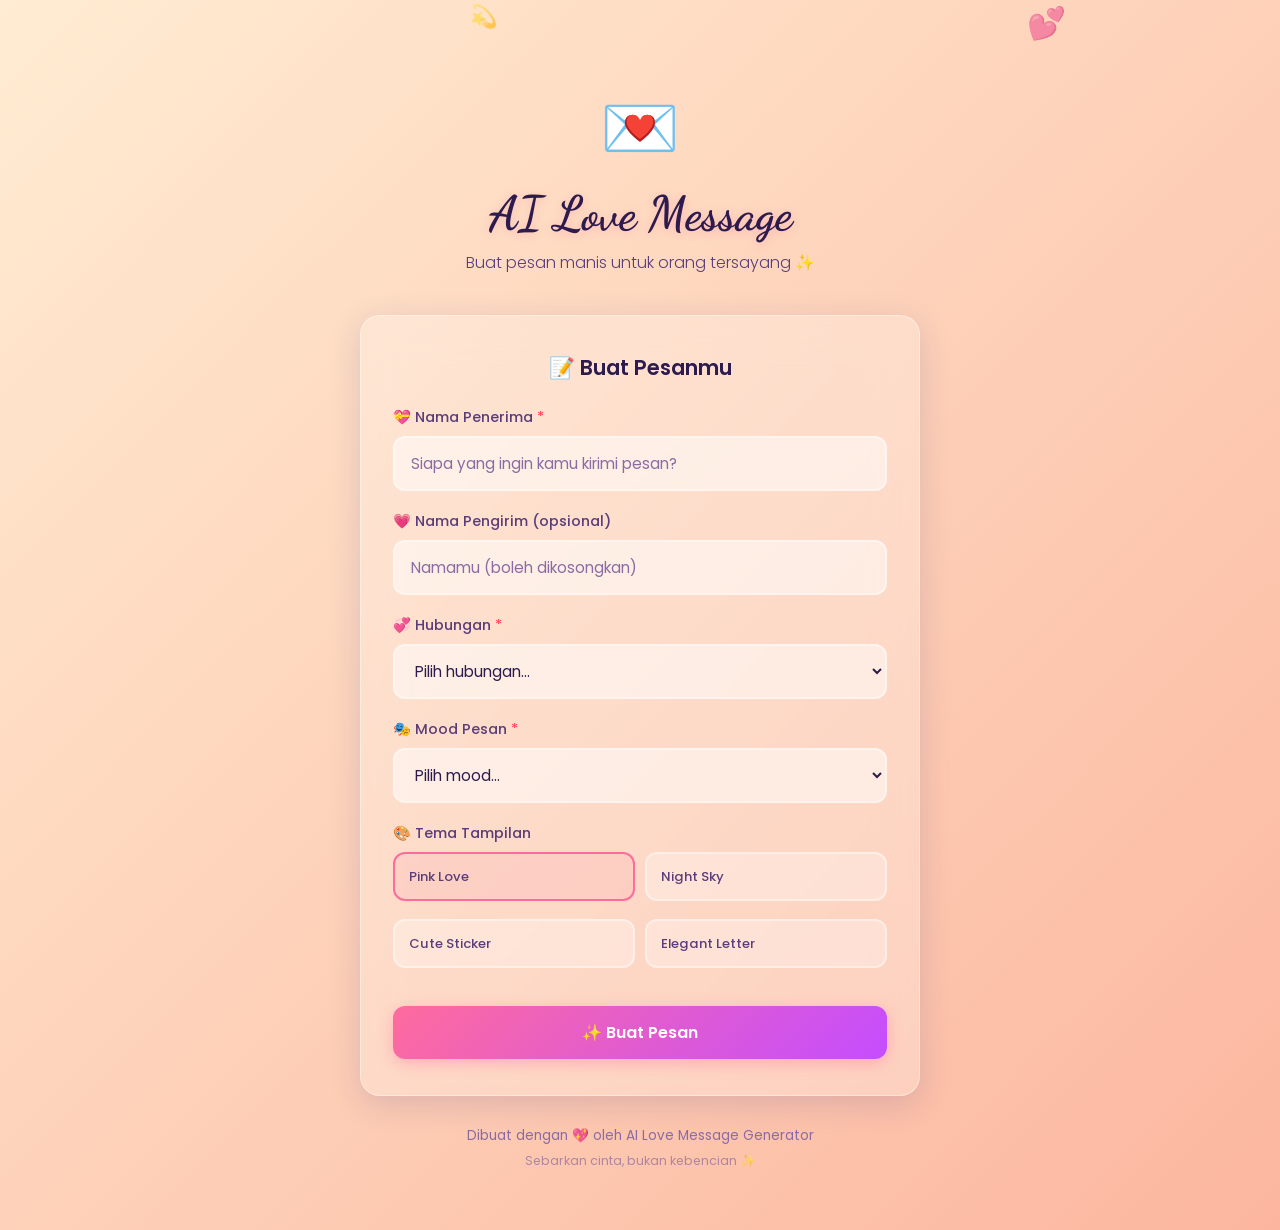
==== ai-love-message/index.html @ 6e04da69 "feat: add AI Love Message Generator - Romantic website to generate sweet messages using Gemini AI - " ====
<!DOCTYPE html>
<html lang="id">
<head>
    <meta charset="UTF-8">
    <meta name="viewport" content="width=device-width, initial-scale=1.0">
    <title>AI Love Message Generator 💌</title>
    <link rel="stylesheet" href="styles.css">
    <link rel="preconnect" href="https://fonts.googleapis.com">
    <link rel="preconnect" href="https://fonts.gstatic.com" crossorigin>
    <link href="https://fonts.googleapis.com/css2?family=Poppins:wght@300;400;500;600;700&family=Dancing+Script:wght@500;700&display=swap" rel="stylesheet">
    <meta name="description" content="Buat pesan romantis, lucu, dan manis untuk orang tersayang dengan bantuan AI. Bagikan cinta lewat kata-kata indah.">
    <meta property="og:title" content="AI Love Message Generator 💌">
    <meta property="og:description" content="Ada pesan spesial untukmu dari seseorang yang sayang kamu 💕">
    <meta property="og:type" content="website">
</head>
<body>
    <!-- Floating Hearts Animation -->
    <div class="floating-elements" id="floatingElements"></div>

    <!-- Main Container -->
    <div class="container">
        <!-- Header -->
        <header class="header">
            <div class="logo">💌</div>
            <h1 class="title">AI Love Message</h1>
            <p class="subtitle">Buat pesan manis untuk orang tersayang ✨</p>
        </header>

        <!-- Form Section -->
        <section class="form-section" id="formSection">
            <div class="card glass-card">
                <h2 class="card-title">📝 Buat Pesanmu</h2>
                <form id="messageForm" novalidate>
                    <!-- Nama Penerima -->
                    <div class="form-group">
                        <label for="recipientName">💝 Nama Penerima <span class="required">*</span></label>
                        <input type="text" id="recipientName" name="recipientName" placeholder="Siapa yang ingin kamu kirimi pesan?" maxlength="50" required>
                        <span class="error-msg" id="errorRecipient">Nama penerima wajib diisi ya 💕</span>
                    </div>

                    <!-- Nama Pengirim -->
                    <div class="form-group">
                        <label for="senderName">💗 Nama Pengirim (opsional)</label>
                        <input type="text" id="senderName" name="senderName" placeholder="Namamu (boleh dikosongkan)" maxlength="50">
                    </div>

                    <!-- Hubungan -->
                    <div class="form-group">
                        <label for="relationship">💞 Hubungan <span class="required">*</span></label>
                        <select id="relationship" name="relationship" required>
                            <option value="">Pilih hubungan...</option>
                            <option value="Pasangan">💑 Pasangan</option>
                            <option value="Sahabat">👯 Sahabat</option>
                            <option value="Crush">😍 Crush</option>
                            <option value="Keluarga">👨‍👩‍👧 Keluarga</option>
                            <option value="Teman Dekat">🤝 Teman Dekat</option>
                        </select>
                        <span class="error-msg" id="errorRelationship">Pilih hubungan dulu ya 💫</span>
                    </div>

                    <!-- Mood Pesan -->
                    <div class="form-group">
                        <label for="mood">🎭 Mood Pesan <span class="required">*</span></label>
                        <select id="mood" name="mood" required>
                            <option value="">Pilih mood...</option>
                            <option value="Romantis">🥰 Romantis</option>
                            <option value="Lucu">😂 Lucu</option>
                            <option value="Bucin">🥺 Bucin</option>
                            <option value="Minta Maaf">🙏 Minta Maaf</option>
                            <option value="Semangat">💪 Semangat</option>
                            <option value="Ulang Tahun">🎂 Ulang Tahun</option>
                            <option value="Kangen">💭 Kangen</option>
                        </select>
                        <span class="error-msg" id="errorMood">Pilih mood pesan dulu ya ✨</span>
                    </div>

                    <!-- Tema Tampilan -->
                    <div class="form-group">
                        <label for="theme">🎨 Tema Tampilan</label>
                        <div class="theme-options">
                            <label class="theme-option active" data-theme="Pink Love">
                                <input type="radio" name="theme" value="Pink Love" checked>
                                <span class="theme-preview pink-love"></span>
                                <span class="theme-name">Pink Love</span>
                            </label>
                            <label class="theme-option" data-theme="Night Sky">
                                <input type="radio" name="theme" value="Night Sky">
                                <span class="theme-preview night-sky"></span>
                                <span class="theme-name">Night Sky</span>
                            </label>
                            <label class="theme-option" data-theme="Cute Sticker">
                                <input type="radio" name="theme" value="Cute Sticker">
                                <span class="theme-preview cute-sticker"></span>
                                <span class="theme-name">Cute Sticker</span>
                            </label>
                            <label class="theme-option" data-theme="Elegant Letter">
                                <input type="radio" name="theme" value="Elegant Letter">
                                <span class="theme-preview elegant-letter"></span>
                                <span class="theme-name">Elegant Letter</span>
                            </label>
                        </div>
                    </div>

                    <!-- Submit Button -->
                    <button type="submit" class="btn btn-primary btn-generate" id="btnGenerate">
                        <span class="btn-text">✨ Buat Pesan</span>
                        <span class="btn-loading" style="display:none;">
                            <span class="spinner"></span> Membuat pesan...
                        </span>
                    </button>
                </form>
            </div>
        </section>

        <!-- Loading Section -->
        <section class="loading-section" id="loadingSection" style="display:none;">
            <div class="card glass-card loading-card">
                <div class="loading-animation">
                    <div class="heart-beat">💝</div>
                    <p class="loading-text">Sedang merangkai kata-kata indah untukmu...</p>
                    <div class="loading-dots">
                        <span></span><span></span><span></span>
                    </div>
                </div>
            </div>
        </section>

        <!-- Result Section -->
        <section class="result-section" id="resultSection" style="display:none;">
            <div class="card glass-card result-card" id="resultCard">
                <div class="result-decoration">
                    <span class="deco-left">✨</span>
                    <span class="deco-right">✨</span>
                </div>
                <h2 class="result-title" id="resultTitle">Untuk Kamu</h2>
                <p class="result-opening" id="resultOpening">Opening text...</p>
                <div class="result-message" id="resultMessage">
                    <p>Main message...</p>
                </div>
                <p class="result-closing" id="resultClosing">Closing text...</p>
                <button class="btn btn-surprise" id="btnSurprise">💝 Buka Kejutan</button>
                <div class="surprise-content" id="surpriseContent" style="display:none;">
                    <div class="surprise-emoji">🎉💕🥰💖✨</div>
                    <p class="surprise-text">Kamu orang paling spesial di hidupku! 💗</p>
                </div>
            </div>

            <!-- Action Buttons -->
            <div class="action-buttons">
                <button class="btn btn-action" id="btnCopy" title="Salin Pesan">
                    📋 Salin
                </button>
                <button class="btn btn-action" id="btnLink" title="Buat Link">
                    🔗 Buat Link
                </button>
                <button class="btn btn-action" id="btnWhatsApp" title="Bagikan WhatsApp">
                    💬 WhatsApp
                </button>
                <button class="btn btn-action btn-reset" id="btnReset" title="Buat Baru">
                    🔄 Buat Baru
                </button>
            </div>

            <!-- Link Share Info -->
            <div class="link-info" id="linkInfo" style="display:none;">
                <p>🔗 Link berhasil dibuat!</p>
                <input type="text" id="shareLink" readonly>
                <button class="btn btn-small" id="btnCopyLink">Salin Link</button>
            </div>
        </section>

        <!-- Footer -->
        <footer class="footer">
            <p>Dibuat dengan 💖 oleh AI Love Message Generator</p>
            <p class="footer-note">Sebarkan cinta, bukan kebencian ✨</p>
        </footer>
    </div>

    <!-- Toast Notification -->
    <div class="toast" id="toast">
        <span id="toastMessage">Pesan berhasil disalin!</span>
    </div>

    <script src="script.js"></script>
</body>
</html>
---- ai-love-message/styles.css ----
/* ============================================
   AI Love Message Generator - Styles
   Romantic, modern, glassmorphism design
   ============================================ */

/* === CSS Variables / Theme === */
:root {
    --primary: #ff6b9d;
    --primary-dark: #e84580;
    --secondary: #c44dff;
    --accent: #ff9a9e;
    --bg-start: #ffecd2;
    --bg-end: #fcb69f;
    --card-bg: rgba(255, 255, 255, 0.25);
    --card-border: rgba(255, 255, 255, 0.4);
    --text-dark: #2d1b4e;
    --text-medium: #5a3d7a;
    --text-light: #8b6ba3;
    --error: #ff4757;
    --success: #2ed573;
    --white: #ffffff;
    --shadow: 0 8px 32px rgba(31, 38, 135, 0.15);
    --shadow-hover: 0 12px 40px rgba(31, 38, 135, 0.25);
    --radius: 20px;
    --radius-sm: 12px;
    --transition: all 0.3s cubic-bezier(0.4, 0, 0.2, 1);
}

/* Night Sky Theme */
body.theme-night-sky {
    --bg-start: #0f0c29;
    --bg-end: #302b63;
    --card-bg: rgba(255, 255, 255, 0.08);
    --card-border: rgba(255, 255, 255, 0.15);
    --text-dark: #ffffff;
    --text-medium: #e0d6ff;
    --text-light: #b8a9d4;
    --primary: #a78bfa;
    --primary-dark: #7c3aed;
}

/* Cute Sticker Theme */
body.theme-cute-sticker {
    --bg-start: #fff1eb;
    --bg-end: #ace0f9;
    --primary: #ff6f91;
    --primary-dark: #ff3d71;
    --card-bg: rgba(255, 255, 255, 0.6);
    --card-border: rgba(255, 111, 145, 0.3);
}

/* Elegant Letter Theme */
body.theme-elegant-letter {
    --bg-start: #f5f0e8;
    --bg-end: #e8ddd0;
    --primary: #8b6914;
    --primary-dark: #6b4f0e;
    --secondary: #a0845c;
    --card-bg: rgba(255, 252, 245, 0.7);
    --card-border: rgba(139, 105, 20, 0.2);
    --text-dark: #3d2e0a;
    --text-medium: #5c4a1f;
    --text-light: #8b7340;
}

/* === Reset & Base === */
* {
    margin: 0;
    padding: 0;
    box-sizing: border-box;
}

html {
    scroll-behavior: smooth;
}

body {
    font-family: 'Poppins', sans-serif;
    background: linear-gradient(135deg, var(--bg-start), var(--bg-end));
    min-height: 100vh;
    color: var(--text-dark);
    overflow-x: hidden;
    position: relative;
}

/* === Floating Elements (Hearts, Stars, Sparkles) === */
.floating-elements {
    position: fixed;
    top: 0;
    left: 0;
    width: 100%;
    height: 100%;
    pointer-events: none;
    z-index: 0;
    overflow: hidden;
}

.float-item {
    position: absolute;
    animation: floatUp linear infinite;
    opacity: 0.6;
    font-size: 1.5rem;
}

@keyframes floatUp {
    0% {
        transform: translateY(100vh) rotate(0deg) scale(0.5);
        opacity: 0;
    }
    10% {
        opacity: 0.6;
    }
    90% {
        opacity: 0.4;
    }
    100% {
        transform: translateY(-10vh) rotate(360deg) scale(1);
        opacity: 0;
    }
}

/* === Container === */
.container {
    max-width: 600px;
    margin: 0 auto;
    padding: 20px 16px;
    position: relative;
    z-index: 1;
}

/* === Header === */
.header {
    text-align: center;
    padding: 40px 0 30px;
    animation: fadeInDown 0.8s ease;
}

.logo {
    font-size: 4rem;
    margin-bottom: 10px;
    animation: pulse 2s ease-in-out infinite;
}

.title {
    font-family: 'Dancing Script', cursive;
    font-size: 2.5rem;
    font-weight: 700;
    color: var(--text-dark);
    margin-bottom: 8px;
    text-shadow: 0 2px 10px rgba(255, 107, 157, 0.3);
}

.subtitle {
    font-size: 1rem;
    color: var(--text-medium);
    font-weight: 300;
}

/* === Glass Card === */
.glass-card {
    background: var(--card-bg);
    backdrop-filter: blur(20px);
    -webkit-backdrop-filter: blur(20px);
    border: 1px solid var(--card-border);
    border-radius: var(--radius);
    padding: 30px 24px;
    box-shadow: var(--shadow);
    transition: var(--transition);
}

.glass-card:hover {
    box-shadow: var(--shadow-hover);
}

.card-title {
    text-align: center;
    font-size: 1.3rem;
    font-weight: 600;
    color: var(--text-dark);
    margin-bottom: 24px;
}

/* === Form Styles === */
.form-group {
    margin-bottom: 20px;
}

.form-group label {
    display: block;
    font-size: 0.9rem;
    font-weight: 500;
    color: var(--text-medium);
    margin-bottom: 8px;
}

.required {
    color: var(--error);
}

.form-group input,
.form-group select {
    width: 100%;
    padding: 14px 16px;
    border: 2px solid var(--card-border);
    border-radius: var(--radius-sm);
    background: rgba(255, 255, 255, 0.5);
    font-family: 'Poppins', sans-serif;
    font-size: 0.95rem;
    color: var(--text-dark);
    transition: var(--transition);
    outline: none;
}

.form-group input:focus,
.form-group select:focus {
    border-color: var(--primary);
    box-shadow: 0 0 0 3px rgba(255, 107, 157, 0.15);
    background: rgba(255, 255, 255, 0.7);
}

.form-group input::placeholder {
    color: var(--text-light);
}

.form-group input.error,
.form-group select.error {
    border-color: var(--error);
    box-shadow: 0 0 0 3px rgba(255, 71, 87, 0.1);
}

.error-msg {
    display: none;
    font-size: 0.8rem;
    color: var(--error);
    margin-top: 6px;
    animation: shake 0.4s ease;
}

.error-msg.show {
    display: block;
}

/* === Theme Options === */
.theme-options {
    display: grid;
    grid-template-columns: repeat(2, 1fr);
    gap: 10px;
}

.theme-option {
    display: flex;
    align-items: center;
    gap: 8px;
    padding: 12px 14px;
    border: 2px solid var(--card-border);
    border-radius: var(--radius-sm);
    cursor: pointer;
    transition: var(--transition);
    background: rgba(255, 255, 255, 0.3);
}

.theme-option:hover {
    border-color: var(--primary);
    background: rgba(255, 255, 255, 0.5);
}

.theme-option.active {
    border-color: var(--primary);
    background: rgba(255, 107, 157, 0.1);
}

.theme-option input {
    display: none;
}

.theme-preview {
    width: 24px;
    height: 24px;
    border-radius: 50%;
    flex-shrink: 0;
}

.theme-preview.pink-love {
    background: linear-gradient(135deg, #ff9a9e, #fecfef);
}

.theme-preview.night-sky {
    background: linear-gradient(135deg, #0f0c29, #302b63);
}

.theme-preview.cute-sticker {
    background: linear-gradient(135deg, #fff1eb, #ace0f9);
}

.theme-preview.elegant-letter {
    background: linear-gradient(135deg, #f5f0e8, #d4a574);
}

.theme-name {
    font-size: 0.82rem;
    font-weight: 500;
    color: var(--text-medium);
}

/* === Buttons === */
.btn {
    display: inline-flex;
    align-items: center;
    justify-content: center;
    gap: 8px;
    padding: 14px 28px;
    border: none;
    border-radius: var(--radius-sm);
    font-family: 'Poppins', sans-serif;
    font-size: 1rem;
    font-weight: 600;
    cursor: pointer;
    transition: var(--transition);
    text-decoration: none;
}

.btn-primary {
    width: 100%;
    background: linear-gradient(135deg, var(--primary), var(--secondary));
    color: var(--white);
    box-shadow: 0 4px 15px rgba(255, 107, 157, 0.4);
    margin-top: 10px;
}

.btn-primary:hover {
    transform: translateY(-2px);
    box-shadow: 0 6px 20px rgba(255, 107, 157, 0.5);
}

.btn-primary:active {
    transform: translateY(0);
}

.btn-primary:disabled {
    opacity: 0.7;
    cursor: not-allowed;
    transform: none;
}

/* Spinner */
.spinner {
    display: inline-block;
    width: 18px;
    height: 18px;
    border: 3px solid rgba(255, 255, 255, 0.3);
    border-top-color: var(--white);
    border-radius: 50%;
    animation: spin 0.8s linear infinite;
}

@keyframes spin {
    to { transform: rotate(360deg); }
}

/* === Loading Section === */
.loading-card {
    text-align: center;
    padding: 50px 30px;
}

.heart-beat {
    font-size: 4rem;
    animation: heartbeat 1.2s ease-in-out infinite;
}

@keyframes heartbeat {
    0%, 100% { transform: scale(1); }
    25% { transform: scale(1.1); }
    50% { transform: scale(1); }
    75% { transform: scale(1.05); }
}

.loading-text {
    margin-top: 20px;
    font-size: 1rem;
    color: var(--text-medium);
    font-weight: 400;
}

.loading-dots {
    display: flex;
    justify-content: center;
    gap: 6px;
    margin-top: 16px;
}

.loading-dots span {
    width: 10px;
    height: 10px;
    border-radius: 50%;
    background: var(--primary);
    animation: bounce 1.4s ease-in-out infinite;
}

.loading-dots span:nth-child(2) { animation-delay: 0.2s; }
.loading-dots span:nth-child(3) { animation-delay: 0.4s; }

@keyframes bounce {
    0%, 80%, 100% { transform: scale(0.6); opacity: 0.4; }
    40% { transform: scale(1); opacity: 1; }
}

/* === Result Section === */
.result-section {
    animation: fadeInUp 0.6s ease;
}

.result-card {
    text-align: center;
    position: relative;
    overflow: hidden;
    padding: 40px 28px;
}

.result-decoration {
    position: absolute;
    top: 0;
    left: 0;
    right: 0;
    display: flex;
    justify-content: space-between;
    padding: 15px 20px;
    font-size: 1.5rem;
    opacity: 0.6;
}

.result-title {
    font-family: 'Dancing Script', cursive;
    font-size: 2rem;
    font-weight: 700;
    color: var(--primary);
    margin-bottom: 16px;
}

.result-opening {
    font-size: 0.95rem;
    color: var(--text-light);
    margin-bottom: 20px;
    font-style: italic;
}

.result-message {
    background: rgba(255, 255, 255, 0.3);
    border-radius: var(--radius-sm);
    padding: 24px 20px;
    margin-bottom: 20px;
    border-left: 4px solid var(--primary);
}

.result-message p {
    font-size: 1.05rem;
    line-height: 1.7;
    color: var(--text-dark);
    font-weight: 400;
}

.result-closing {
    font-size: 0.9rem;
    color: var(--text-medium);
    margin-bottom: 24px;
    font-weight: 500;
}

/* Surprise Button */
.btn-surprise {
    background: linear-gradient(135deg, var(--accent), var(--primary));
    color: var(--white);
    padding: 12px 24px;
    box-shadow: 0 4px 15px rgba(255, 107, 157, 0.3);
    animation: pulse 2s ease-in-out infinite;
}

.btn-surprise:hover {
    transform: scale(1.05);
}

.surprise-content {
    margin-top: 20px;
    padding: 20px;
    background: rgba(255, 255, 255, 0.3);
    border-radius: var(--radius-sm);
    animation: fadeInUp 0.5s ease;
}

.surprise-emoji {
    font-size: 2rem;
    margin-bottom: 10px;
    animation: wiggle 1s ease-in-out infinite;
}

.surprise-text {
    font-size: 0.95rem;
    color: var(--text-medium);
    font-weight: 500;
}

/* === Action Buttons === */
.action-buttons {
    display: grid;
    grid-template-columns: repeat(2, 1fr);
    gap: 10px;
    margin-top: 20px;
}

.btn-action {
    background: var(--card-bg);
    backdrop-filter: blur(10px);
    border: 1px solid var(--card-border);
    color: var(--text-dark);
    padding: 12px 16px;
    font-size: 0.85rem;
    border-radius: var(--radius-sm);
}

.btn-action:hover {
    background: rgba(255, 255, 255, 0.5);
    transform: translateY(-2px);
    box-shadow: var(--shadow);
}

.btn-reset {
    background: rgba(255, 71, 87, 0.1);
    border-color: rgba(255, 71, 87, 0.3);
    color: var(--error);
}

.btn-reset:hover {
    background: rgba(255, 71, 87, 0.2);
}

/* === Link Info === */
.link-info {
    margin-top: 16px;
    padding: 16px;
    background: rgba(46, 213, 115, 0.1);
    border: 1px solid rgba(46, 213, 115, 0.3);
    border-radius: var(--radius-sm);
    text-align: center;
    animation: fadeInUp 0.4s ease;
}

.link-info p {
    font-size: 0.85rem;
    color: var(--success);
    font-weight: 500;
    margin-bottom: 10px;
}

.link-info input {
    width: 100%;
    padding: 10px 12px;
    border: 1px solid var(--card-border);
    border-radius: 8px;
    font-size: 0.8rem;
    background: rgba(255, 255, 255, 0.5);
    color: var(--text-dark);
    margin-bottom: 10px;
}

.btn-small {
    padding: 8px 16px;
    font-size: 0.8rem;
    background: var(--success);
    color: var(--white);
    border-radius: 8px;
}

.btn-small:hover {
    opacity: 0.9;
    transform: translateY(-1px);
}

/* === Toast Notification === */
.toast {
    position: fixed;
    bottom: 30px;
    left: 50%;
    transform: translateX(-50%) translateY(100px);
    background: var(--text-dark);
    color: var(--white);
    padding: 14px 24px;
    border-radius: 30px;
    font-size: 0.9rem;
    font-weight: 500;
    box-shadow: 0 4px 20px rgba(0, 0, 0, 0.3);
    z-index: 1000;
    opacity: 0;
    transition: all 0.4s cubic-bezier(0.68, -0.55, 0.265, 1.55);
    pointer-events: none;
}

.toast.show {
    opacity: 1;
    transform: translateX(-50%) translateY(0);
}

/* === Footer === */
.footer {
    text-align: center;
    padding: 30px 0;
    color: var(--text-light);
    font-size: 0.85rem;
}

.footer-note {
    margin-top: 6px;
    font-size: 0.78rem;
    opacity: 0.7;
}

/* === Animations === */
@keyframes fadeInDown {
    from {
        opacity: 0;
        transform: translateY(-20px);
    }
    to {
        opacity: 1;
        transform: translateY(0);
    }
}

@keyframes fadeInUp {
    from {
        opacity: 0;
        transform: translateY(20px);
    }
    to {
        opacity: 1;
        transform: translateY(0);
    }
}

@keyframes pulse {
    0%, 100% { transform: scale(1); }
    50% { transform: scale(1.05); }
}

@keyframes shake {
    0%, 100% { transform: translateX(0); }
    25% { transform: translateX(-5px); }
    75% { transform: translateX(5px); }
}

@keyframes wiggle {
    0%, 100% { transform: rotate(0deg); }
    25% { transform: rotate(-5deg); }
    75% { transform: rotate(5deg); }
}

/* === Responsive Design === */
@media (max-width: 480px) {
    .container {
        padding: 12px 12px;
    }

    .header {
        padding: 30px 0 20px;
    }

    .logo {
        font-size: 3rem;
    }

    .title {
        font-size: 2rem;
    }

    .glass-card {
        padding: 24px 18px;
    }

    .theme-options {
        grid-template-columns: 1fr 1fr;
        gap: 8px;
    }

    .theme-option {
        padding: 10px 10px;
    }

    .theme-name {
        font-size: 0.75rem;
    }

    .action-buttons {
        grid-template-columns: repeat(2, 1fr);
        gap: 8px;
    }

    .btn-action {
        font-size: 0.8rem;
        padding: 10px 12px;
    }

    .result-title {
        font-size: 1.7rem;
    }

    .result-message {
        padding: 18px 14px;
    }

    .result-message p {
        font-size: 0.95rem;
    }
}

@media (min-width: 768px) {
    .container {
        padding: 30px 20px;
    }

    .header {
        padding: 50px 0 40px;
    }

    .title {
        font-size: 3rem;
    }

    .glass-card {
        padding: 36px 32px;
    }

    .action-buttons {
        grid-template-columns: repeat(4, 1fr);
    }
}

/* === Smooth scroll for share view === */
.view-mode .form-section {
    display: none;
}

.view-mode .header .subtitle {
    display: none;
}

/* === Accessibility === */
@media (prefers-reduced-motion: reduce) {
    *, *::before, *::after {
        animation-duration: 0.01ms !important;
        animation-iteration-count: 1 !important;
        transition-duration: 0.01ms !important;
    }

    .float-item {
        display: none;
    }
}

/* === Selection Color === */
::selection {
    background: rgba(255, 107, 157, 0.3);
    color: var(--text-dark);
}
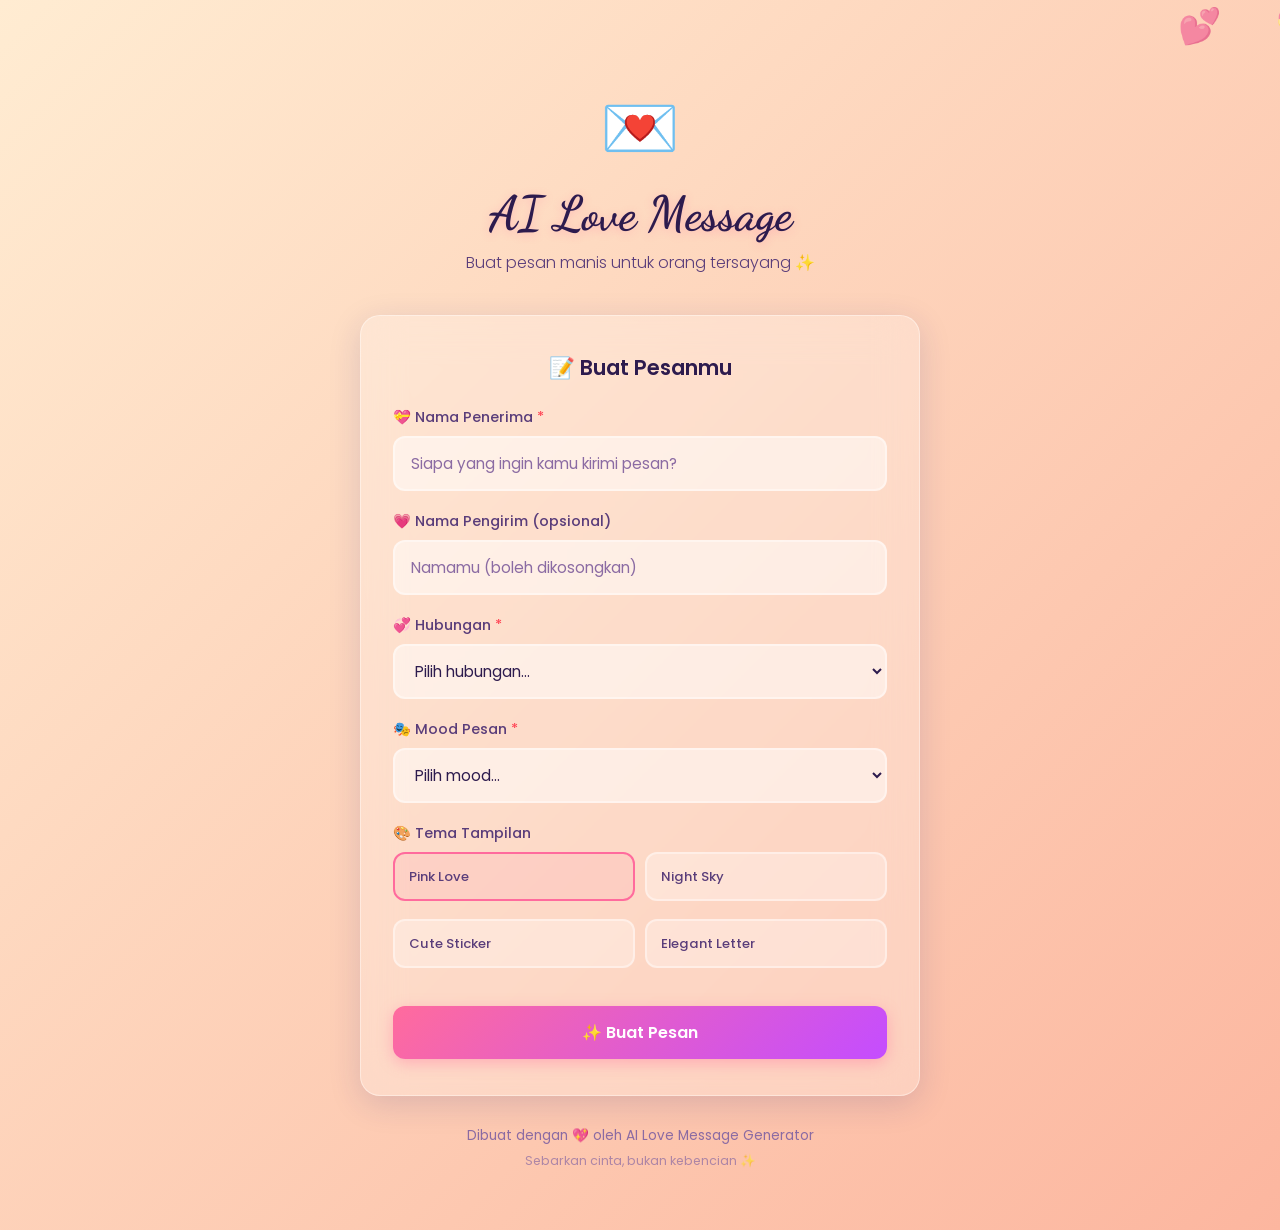
==== commit a9e35887: "feat: AI Love Message Generator (GitHub Pages ready) - Romantic website with Gemini AI integration -" ====
--- a/ai-love-message/index.html
+++ b/ai-love-message/index.html
@@ -76,7 +76,7 @@
 
                     <!-- Tema Tampilan -->
                     <div class="form-group">
-                        <label for="theme">🎨 Tema Tampilan</label>
+                        <label>🎨 Tema Tampilan</label>
                         <div class="theme-options">
                             <label class="theme-option active" data-theme="Pink Love">
                                 <input type="radio" name="theme" value="Pink Love" checked>
@@ -102,7 +102,7 @@
                     </div>
 
                     <!-- Submit Button -->
-                    <button type="submit" class="btn btn-primary btn-generate" id="btnGenerate">
+                    <button type="submit" class="btn btn-primary" id="btnGenerate">
                         <span class="btn-text">✨ Buat Pesan</span>
                         <span class="btn-loading" style="display:none;">
                             <span class="spinner"></span> Membuat pesan...
@@ -129,8 +129,8 @@
         <section class="result-section" id="resultSection" style="display:none;">
             <div class="card glass-card result-card" id="resultCard">
                 <div class="result-decoration">
-                    <span class="deco-left">✨</span>
-                    <span class="deco-right">✨</span>
+                    <span>✨</span>
+                    <span>✨</span>
                 </div>
                 <h2 class="result-title" id="resultTitle">Untuk Kamu</h2>
                 <p class="result-opening" id="resultOpening">Opening text...</p>
--- a/ai-love-message/styles.css
+++ b/ai-love-message/styles.css
@@ -3,7 +3,6 @@
    Romantic, modern, glassmorphism design
    ============================================ */
 
-/* === CSS Variables / Theme === */
 :root {
     --primary: #ff6b9d;
     --primary-dark: #e84580;
@@ -26,7 +25,6 @@
     --transition: all 0.3s cubic-bezier(0.4, 0, 0.2, 1);
 }
 
-/* Night Sky Theme */
 body.theme-night-sky {
     --bg-start: #0f0c29;
     --bg-end: #302b63;
@@ -39,7 +37,6 @@
     --primary-dark: #7c3aed;
 }
 
-/* Cute Sticker Theme */
 body.theme-cute-sticker {
     --bg-start: #fff1eb;
     --bg-end: #ace0f9;
@@ -49,7 +46,6 @@
     --card-border: rgba(255, 111, 145, 0.3);
 }
 
-/* Elegant Letter Theme */
 body.theme-elegant-letter {
     --bg-start: #f5f0e8;
     --bg-end: #e8ddd0;
@@ -63,7 +59,7 @@
     --text-light: #8b7340;
 }
 
-/* === Reset & Base === */
+
 * {
     margin: 0;
     padding: 0;
@@ -83,7 +79,6 @@
     position: relative;
 }
 
-/* === Floating Elements (Hearts, Stars, Sparkles) === */
 .floating-elements {
     position: fixed;
     top: 0;
@@ -107,19 +102,14 @@
         transform: translateY(100vh) rotate(0deg) scale(0.5);
         opacity: 0;
     }
-    10% {
-        opacity: 0.6;
-    }
-    90% {
-        opacity: 0.4;
-    }
+    10% { opacity: 0.6; }
+    90% { opacity: 0.4; }
     100% {
         transform: translateY(-10vh) rotate(360deg) scale(1);
         opacity: 0;
     }
 }
 
-/* === Container === */
 .container {
     max-width: 600px;
     margin: 0 auto;
@@ -128,7 +118,7 @@
     z-index: 1;
 }
 
-/* === Header === */
+
 .header {
     text-align: center;
     padding: 40px 0 30px;
@@ -156,7 +146,6 @@
     font-weight: 300;
 }
 
-/* === Glass Card === */
 .glass-card {
     background: var(--card-bg);
     backdrop-filter: blur(20px);
@@ -180,7 +169,7 @@
     margin-bottom: 24px;
 }
 
-/* === Form Styles === */
+
 .form-group {
     margin-bottom: 20px;
 }
@@ -240,7 +229,7 @@
     display: block;
 }
 
-/* === Theme Options === */
+
 .theme-options {
     display: grid;
     grid-template-columns: repeat(2, 1fr);
@@ -302,7 +291,7 @@
     color: var(--text-medium);
 }
 
-/* === Buttons === */
+
 .btn {
     display: inline-flex;
     align-items: center;
@@ -342,7 +331,6 @@
     transform: none;
 }
 
-/* Spinner */
 .spinner {
     display: inline-block;
     width: 18px;
@@ -357,7 +345,7 @@
     to { transform: rotate(360deg); }
 }
 
-/* === Loading Section === */
+
 .loading-card {
     text-align: center;
     padding: 50px 30px;
@@ -405,7 +393,7 @@
     40% { transform: scale(1); opacity: 1; }
 }
 
-/* === Result Section === */
+
 .result-section {
     animation: fadeInUp 0.6s ease;
 }
@@ -466,7 +454,7 @@
     font-weight: 500;
 }
 
-/* Surprise Button */
+
 .btn-surprise {
     background: linear-gradient(135deg, var(--accent), var(--primary));
     color: var(--white);
@@ -499,7 +487,6 @@
     font-weight: 500;
 }
 
-/* === Action Buttons === */
 .action-buttons {
     display: grid;
     grid-template-columns: repeat(2, 1fr);
@@ -533,7 +520,7 @@
     background: rgba(255, 71, 87, 0.2);
 }
 
-/* === Link Info === */
+
 .link-info {
     margin-top: 16px;
     padding: 16px;
@@ -575,7 +562,6 @@
     transform: translateY(-1px);
 }
 
-/* === Toast Notification === */
 .toast {
     position: fixed;
     bottom: 30px;
@@ -599,7 +585,6 @@
     transform: translateX(-50%) translateY(0);
 }
 
-/* === Footer === */
 .footer {
     text-align: center;
     padding: 30px 0;
@@ -613,27 +598,15 @@
     opacity: 0.7;
 }
 
-/* === Animations === */
+
 @keyframes fadeInDown {
-    from {
-        opacity: 0;
-        transform: translateY(-20px);
-    }
-    to {
-        opacity: 1;
-        transform: translateY(0);
-    }
+    from { opacity: 0; transform: translateY(-20px); }
+    to { opacity: 1; transform: translateY(0); }
 }
 
 @keyframes fadeInUp {
-    from {
-        opacity: 0;
-        transform: translateY(20px);
-    }
-    to {
-        opacity: 1;
-        transform: translateY(0);
-    }
+    from { opacity: 0; transform: translateY(20px); }
+    to { opacity: 1; transform: translateY(0); }
 }
 
 @keyframes pulse {
@@ -653,109 +626,42 @@
     75% { transform: rotate(5deg); }
 }
 
-/* === Responsive Design === */
 @media (max-width: 480px) {
-    .container {
-        padding: 12px 12px;
-    }
-
-    .header {
-        padding: 30px 0 20px;
-    }
-
-    .logo {
-        font-size: 3rem;
-    }
-
-    .title {
-        font-size: 2rem;
-    }
-
-    .glass-card {
-        padding: 24px 18px;
-    }
-
-    .theme-options {
-        grid-template-columns: 1fr 1fr;
-        gap: 8px;
-    }
-
-    .theme-option {
-        padding: 10px 10px;
-    }
-
-    .theme-name {
-        font-size: 0.75rem;
-    }
-
-    .action-buttons {
-        grid-template-columns: repeat(2, 1fr);
-        gap: 8px;
-    }
-
-    .btn-action {
-        font-size: 0.8rem;
-        padding: 10px 12px;
-    }
-
-    .result-title {
-        font-size: 1.7rem;
-    }
-
-    .result-message {
-        padding: 18px 14px;
-    }
-
-    .result-message p {
-        font-size: 0.95rem;
-    }
+    .container { padding: 12px 12px; }
+    .header { padding: 30px 0 20px; }
+    .logo { font-size: 3rem; }
+    .title { font-size: 2rem; }
+    .glass-card { padding: 24px 18px; }
+    .theme-options { grid-template-columns: 1fr 1fr; gap: 8px; }
+    .theme-option { padding: 10px 10px; }
+    .theme-name { font-size: 0.75rem; }
+    .action-buttons { grid-template-columns: repeat(2, 1fr); gap: 8px; }
+    .btn-action { font-size: 0.8rem; padding: 10px 12px; }
+    .result-title { font-size: 1.7rem; }
+    .result-message { padding: 18px 14px; }
+    .result-message p { font-size: 0.95rem; }
 }
 
 @media (min-width: 768px) {
-    .container {
-        padding: 30px 20px;
-    }
-
-    .header {
-        padding: 50px 0 40px;
-    }
-
-    .title {
-        font-size: 3rem;
-    }
-
-    .glass-card {
-        padding: 36px 32px;
-    }
-
-    .action-buttons {
-        grid-template-columns: repeat(4, 1fr);
-    }
-}
-
-/* === Smooth scroll for share view === */
-.view-mode .form-section {
-    display: none;
-}
-
-.view-mode .header .subtitle {
-    display: none;
-}
-
-/* === Accessibility === */
+    .container { padding: 30px 20px; }
+    .header { padding: 50px 0 40px; }
+    .title { font-size: 3rem; }
+    .glass-card { padding: 36px 32px; }
+    .action-buttons { grid-template-columns: repeat(4, 1fr); }
+}
+
+.view-mode .form-section { display: none; }
+.view-mode .header .subtitle { display: none; }
+
 @media (prefers-reduced-motion: reduce) {
     *, *::before, *::after {
         animation-duration: 0.01ms !important;
         animation-iteration-count: 1 !important;
         transition-duration: 0.01ms !important;
     }
-
-    .float-item {
-        display: none;
-    }
-}
-
-/* === Selection Color === */
+    .float-item { display: none; }
+}
+
 ::selection {
     background: rgba(255, 107, 157, 0.3);
     color: var(--text-dark);
